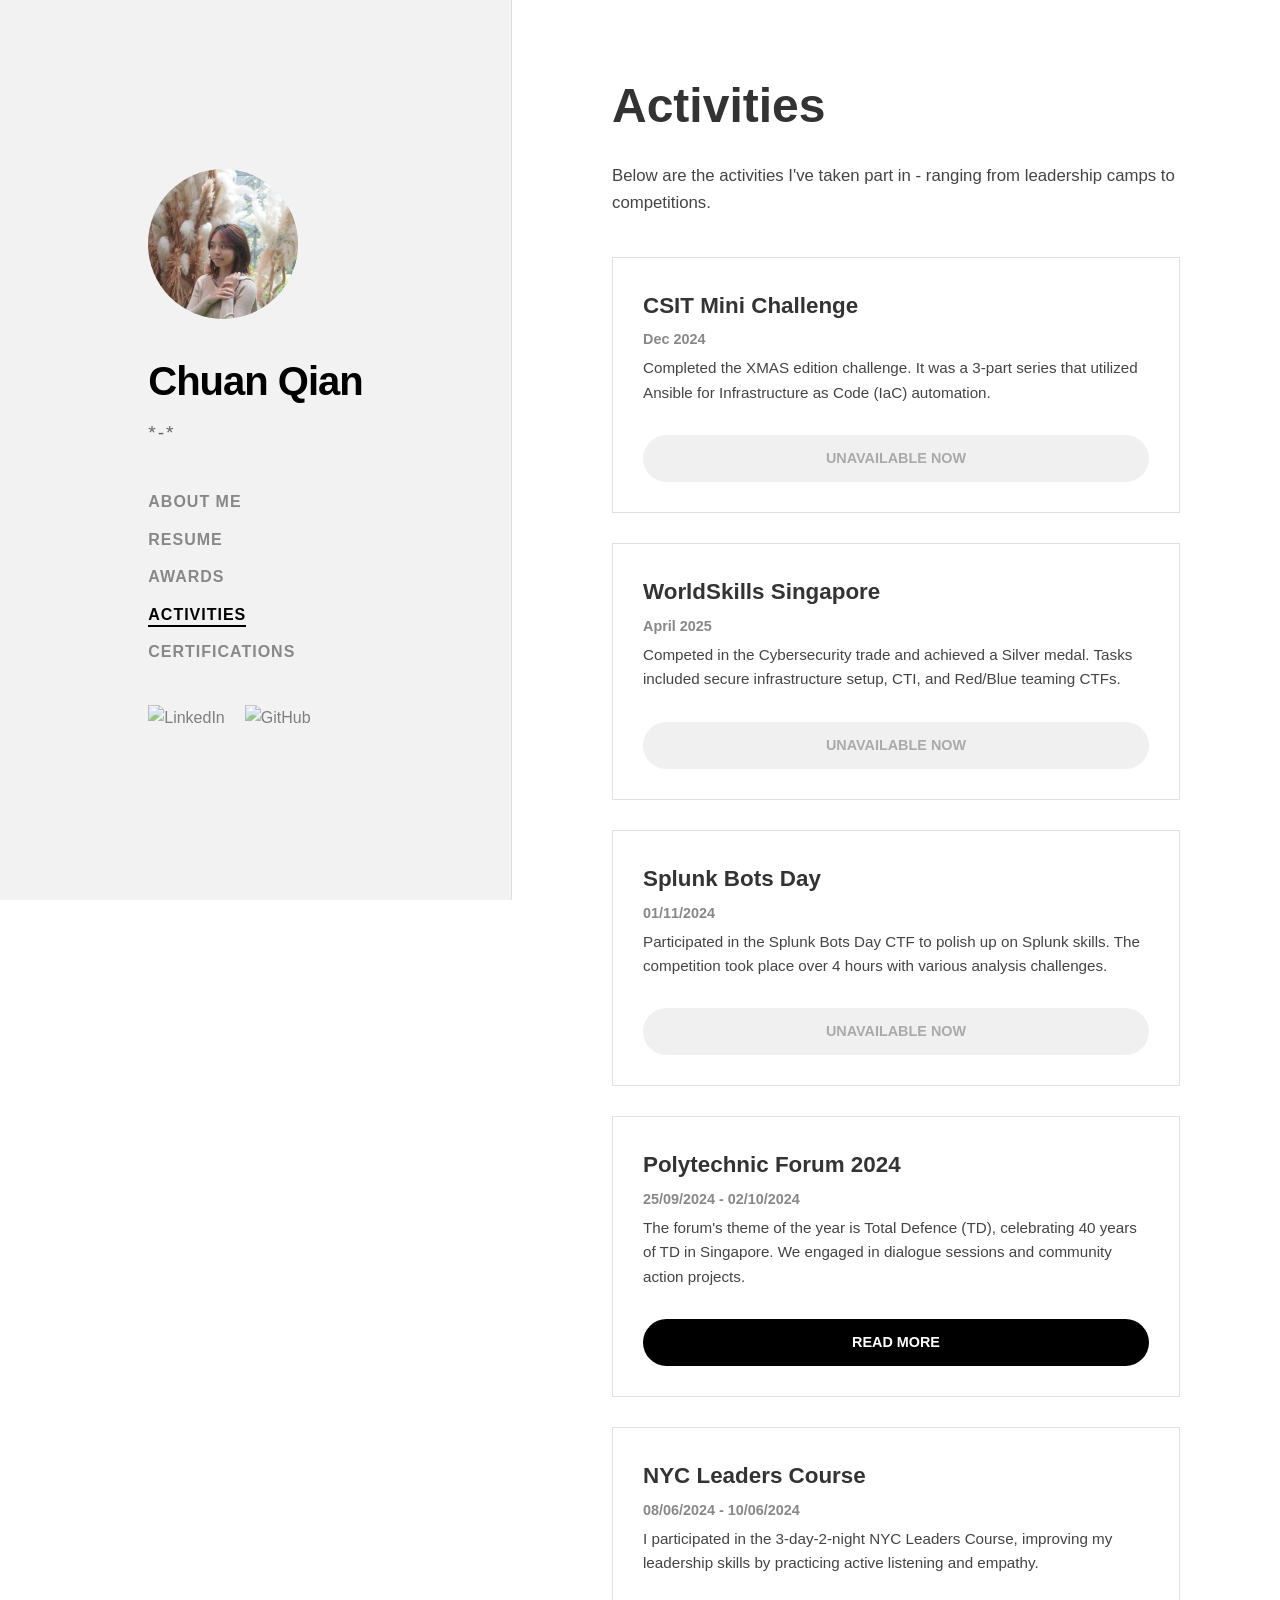
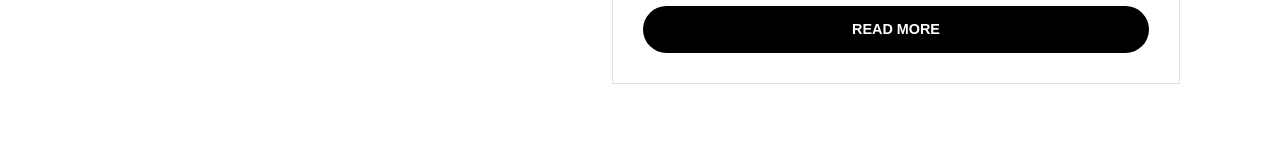
==== activities.html @ bfffd384 "updated urls" ====
<!DOCTYPE html>
<html lang="en">
<head>
    <meta charset="UTF-8">
    <meta name="viewport" content="width=device-width, initial-scale=1.0">
    <title>Activities | Dossier</title>
    <link rel="stylesheet" href="src/css/styles.css">
    <script src="src/script.js"></script>
</head>
<body>

    <div class="sidebar">
        <div class="profile-container">
            <img src="assets/linkedin.jpg" class="profile-pic">
            
            <h1 class="profile-name">Chuan Qian</h1>
            <span class="profile-title">*-*</span>

            <ul class="nav-menu">
                <li><a href="index">ABOUT ME</a></li>
                <li><a href="resume">RESUME</a></li>
                <li><a href="awards">AWARDS</a></li>
                <li><a href="activities" class="active">ACTIVITIES</a></li>
                <li><a href="certifications">CERTIFICATIONS</a></li>
            </ul>

            <div class="social-icons">
                <a href="https://www.linkedin.com/in/chuan-qian-t-129147273/" target="_blank">
                    <img src="https://cdn-icons-png.flaticon.com/512/174/174857.png" alt="LinkedIn">
                </a>
                <a href="https://github.com/zugzwanggggggg" target="_blank">
                    <img src="https://cdn-icons-png.flaticon.com/512/25/25231.png" alt="GitHub">
                </a>
            </div>
        </div>
    </div>

    <div class="main-content">
        <h1>Activities</h1>
        <p>Below are the activities I've taken part in - ranging from leadership camps to competitions.</p>

        <div class="cert-grid">

            <div class="cert-card">
                <h3>CSIT Mini Challenge</h3>
                <span class="date">Dec 2024</span>
                <p>
                    Completed the XMAS edition challenge. It was a 3-part series that utilized Ansible for 
                    Infrastructure as Code (IaC) automation.
                </p>
                <a href="#" class="btn disabled">UNAVAILABLE NOW</a>
            </div>

            <div class="cert-card">
                <h3>WorldSkills Singapore</h3>
                <span class="date">April 2025</span>
                <p>
                    Competed in the Cybersecurity trade and achieved a Silver medal. 
                    Tasks included secure infrastructure setup, CTI, and Red/Blue teaming CTFs.
                </p>
                <a href="#" class="btn disabled">UNAVAILABLE NOW</a>
            </div>

            <div class="cert-card">
                <h3>Splunk Bots Day</h3>
                <span class="date">01/11/2024</span>
                <p>
                    Participated in the Splunk Bots Day CTF to polish up on Splunk skills. 
                    The competition took place over 4 hours with various analysis challenges.
                </p>
                <a href="#" class="btn disabled">UNAVAILABLE NOW</a>
            </div>

            <div class="cert-card">
                <h3>Polytechnic Forum 2024</h3>
                <span class="date">25/09/2024 - 02/10/2024</span>
                <p>
                    The forum's theme of the year is Total Defence (TD), celebrating 40 years of TD in Singapore. 
                    We engaged in dialogue sessions and community action projects.
                </p>
                <a href="activities/poly-forum" class="btn">READ MORE</a>
            </div>

            <div class="cert-card">
                <h3>NYC Leaders Course</h3>
                <span class="date">08/06/2024 - 10/06/2024</span>
                <p>
                    I participated in the 3-day-2-night NYC Leaders Course, improving my leadership skills 
                    by practicing active listening and empathy.
                </p>
                <a href="activities/nyc-leaders" class="btn">READ MORE</a>
            </div>

        </div>
    </div>
</body>
</html>
---- src/css/styles.css ----
* {
    box-sizing: border-box;
    margin: 0;
    padding: 0;
}

body {
    font-family: 'Lucida Sans', 'Lucida Sans Regular', 'Lucida Grande', 'Lucida Sans Unicode', Geneva, Verdana, sans-serif;
    color: #333;
    line-height: 1.6;
    display: flex;
    min-height: 100vh;
}

a {
    text-decoration: none;
    color: inherit;
    transition: color 0.2s ease;
}

.sidebar {
    width: 40%;
    background-color: #f2f2f2; 
    padding: 60px;
    position: fixed;
    height: 100vh;
    display: flex;
    flex-direction: column;
    justify-content: center; 
    border-right: 1px solid #e0e0e0;
}

.profile-container {
    max-width: 400px;
    margin: 0 auto;
    text-align: left;
}

.profile-pic {
    width: 150px;
    height: 150px;
    border-radius: 50%;
    object-fit: cover;
    background-color: #ddd;
    margin-bottom: 30px;
    display: block;
}

.profile-name {
    font-size: 2.5rem;
    font-weight: 800;
    letter-spacing: -1px;
    margin-bottom: 5px;
    color: #000;
}

.profile-title {
    font-size: 1.2rem;
    color: #666;
    letter-spacing: 2px;
    margin-bottom: 40px;
    text-transform: uppercase;
    display: block;
    font-weight: 300;
}

.nav-menu {
    list-style: none;
    margin-bottom: 40px;
}

.nav-menu li {
    margin-bottom: 12px;
}

.nav-menu a {
    font-size: 1rem;
    font-weight: 600;
    color: #888;
    text-transform: uppercase;
    letter-spacing: 1px;
}

.nav-menu a:hover, .nav-menu a.active {
    color: #000;
    border-bottom: 2px solid #000;
    padding-bottom: 2px;
}

.social-icons {
    display: flex;
    gap: 20px;
}

.social-icons img {
    width: 24px;
    height: 24px;
    opacity: 0.6;
    transition: opacity 0.3s;
}

.social-icons img:hover {
    opacity: 1;
}

.main-content {
    margin-left: 40%; 
    width: 60%;
    padding: 80px 100px;
    background-color: #fff;
    min-height: 100vh;
}

.main-content h1 {
    font-size: 3rem;
    font-weight: 800;
    margin-bottom: 30px;
    line-height: 1.1;
}

.main-content h2 {
    font-size: 1.5rem;
    font-weight: 700;
    margin-top: 50px;
    margin-bottom: 20px;
    padding-bottom: 10px;
    border-bottom: 4px solid #f2f2f2;
    display: inline-block;
}

.main-content h3 {
    font-size: 1.2rem;
    font-weight: 600;
    margin-bottom: 5px;
}

.main-content p {
    font-size: 1.05rem;
    color: #444;
    margin-bottom: 25px;
    max-width: 700px;
}

.main-content ul {
    list-style: none;
    margin-bottom: 20px;
}

.main-content ul li {
    margin-bottom: 10px;
    padding-left: 15px;
    border-left: 3px solid #ddd;
}

.btn-group {
    margin: 30px 0;
}

.btn {
    display: inline-block;
    padding: 12px 30px;
    background-color: #000;
    color: #fff;
    font-weight: bold;
    font-size: 0.9rem;
    margin-right: 15px;
    border-radius: 30px; 
}

.btn:hover {
    background-color: #444;
}

.date {
    font-size: 0.9rem;
    color: #888;
    font-weight: 600;
    margin-bottom: 5px;
    display: block;
}

@media (max-width: 900px) {
    body {
        flex-direction: column;
    }
    .sidebar {
        width: 100%;
        height: auto;
        position: relative;
        padding: 40px 20px;
        text-align: center;
    }
    .profile-container {
        text-align: center;
    }
    .profile-pic {
        margin: 0 auto 20px auto;
    }
    .social-icons {
        justify-content: center;
    }
    .main-content {
        margin-left: 0;
        width: 100%;
        padding: 40px 20px;
    }
}


.cert-grid {
    display: grid;
    grid-template-columns: repeat(auto-fit, minmax(300px, 1fr));
    gap: 30px;
    margin-top: 40px;
}

.cert-card {
    background-color: #fff;
    border: 1px solid #e0e0e0;
    padding: 30px;
    display: flex;
    flex-direction: column;
    transition: all 0.3s ease;
    height: 100%; 
}

.cert-card:hover {
    transform: translateY(-5px);
    box-shadow: 0 10px 30px rgba(0,0,0,0.08);
    border-color: #000;
}

.cert-card h3 {
    margin-top: 0;
    font-size: 1.4rem;
    margin-bottom: 5px;
}

.issuer {
    font-size: 0.9rem;
    color: #888;
    text-transform: uppercase;
    letter-spacing: 1px;
    margin-bottom: 20px;
    display: block;
    font-weight: 700;
}

.cert-card p {
    font-size: 0.95rem;
    flex-grow: 1;
    margin-bottom: 30px;
    line-height: 1.6;
}

.cert-card .btn {
    text-align: center;
    margin-right: 0;
    display: block;
}

.btn.disabled {
    background-color: #f0f0f0; 
    color: #aaa; 
    border-color: #f0f0f0;
    cursor: not-allowed;   
    pointer-events: none;  
}



.main-content {
    opacity: 0; 
    transform: translateY(30px);
    transition: opacity 0.8s ease-out, transform 0.8s ease-out;
}

.main-content.visible {
    opacity: 1; 
    transform: translateY(0);
}

.sidebar {
    opacity: 1;
    transition: opacity 1s ease;
}

.sidebar.visible {
    opacity: 1;
}
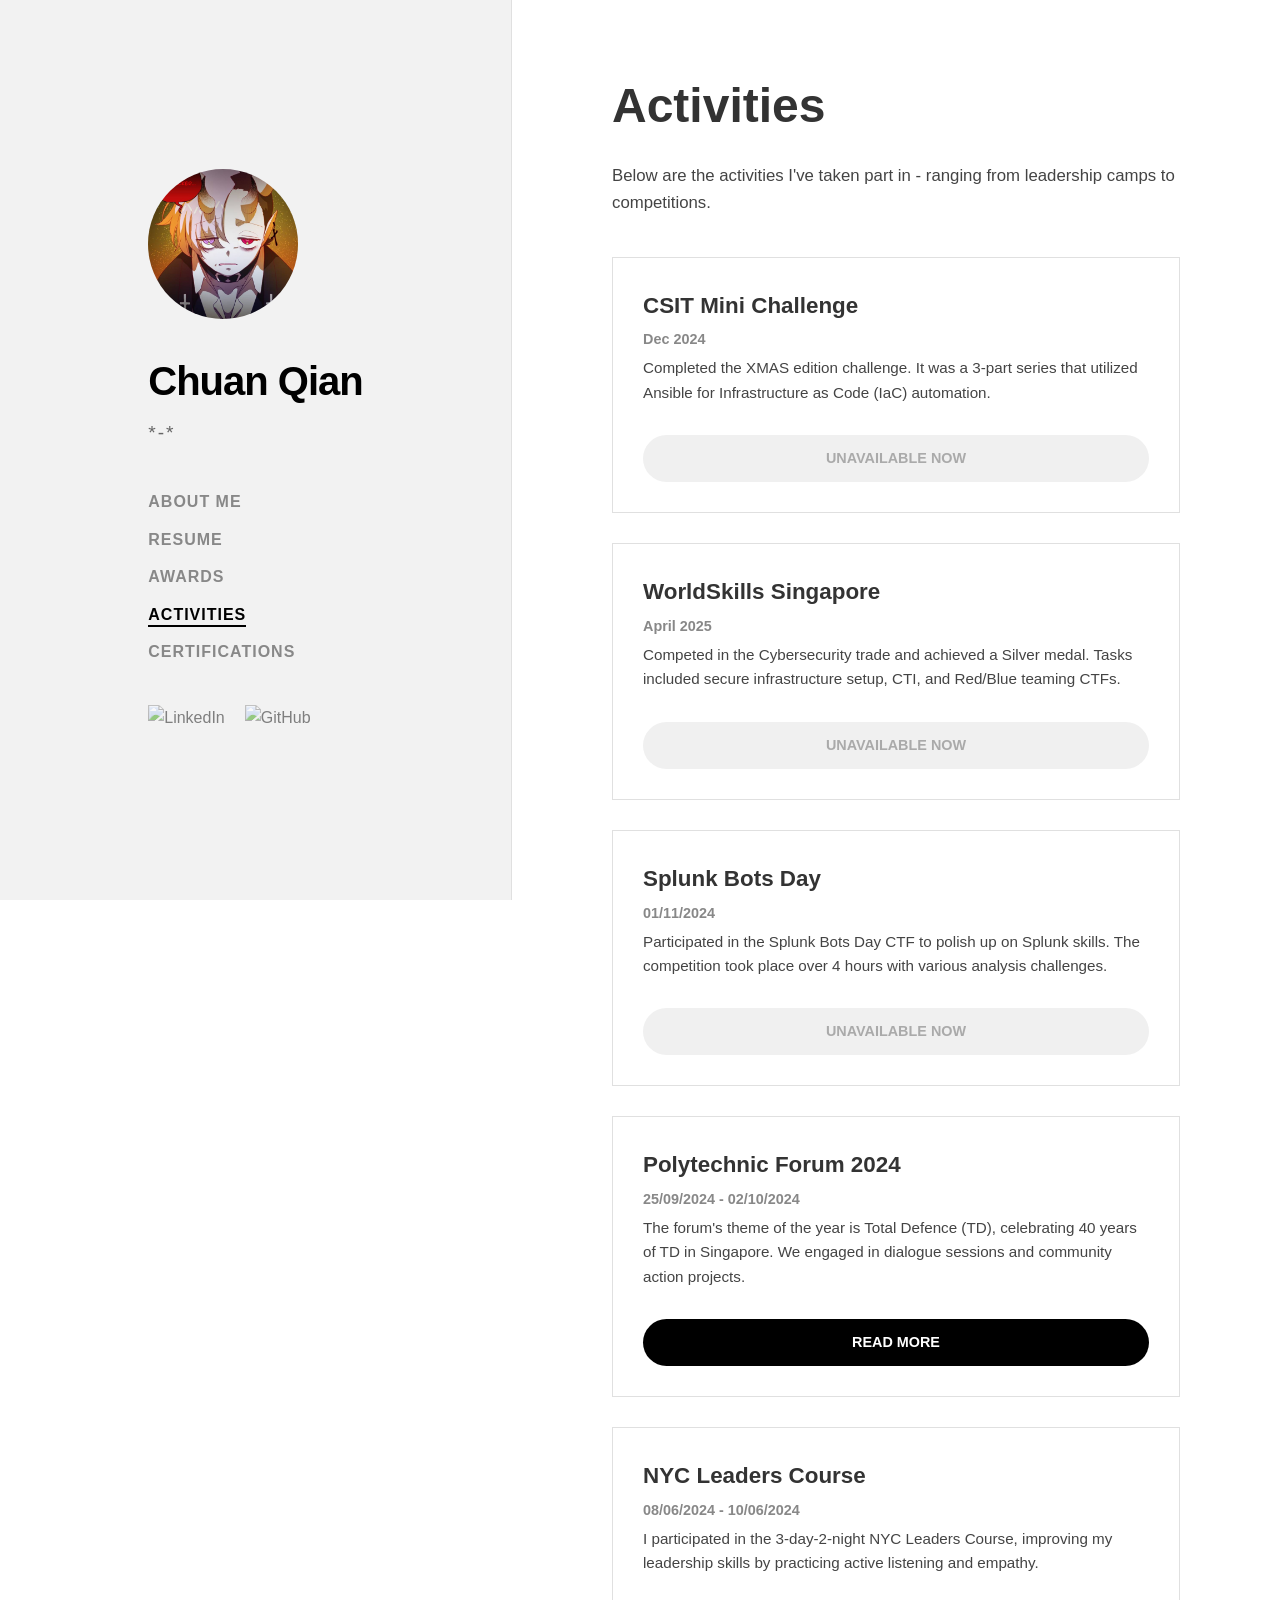
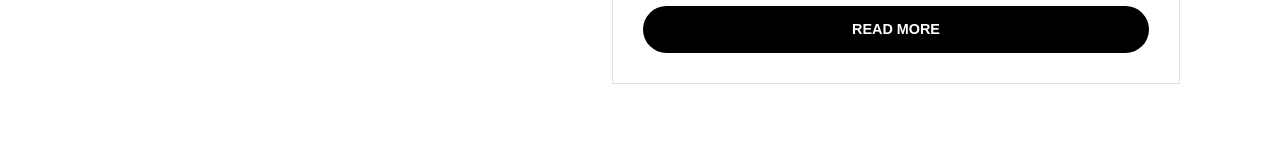
==== commit 203821d6: "updated pic" ====
--- a/activities.html
+++ b/activities.html
@@ -11,13 +11,13 @@
 
     <div class="sidebar">
         <div class="profile-container">
-            <img src="assets/linkedin.jpg" class="profile-pic">
+            <img src="assets/dante.jpg" class="profile-pic">
             
             <h1 class="profile-name">Chuan Qian</h1>
             <span class="profile-title">*-*</span>
 
             <ul class="nav-menu">
-                <li><a href="index">ABOUT ME</a></li>
+                <li><a href="https://zugzwanggggggg.github.io">ABOUT ME</a></li>
                 <li><a href="resume">RESUME</a></li>
                 <li><a href="awards">AWARDS</a></li>
                 <li><a href="activities" class="active">ACTIVITIES</a></li>
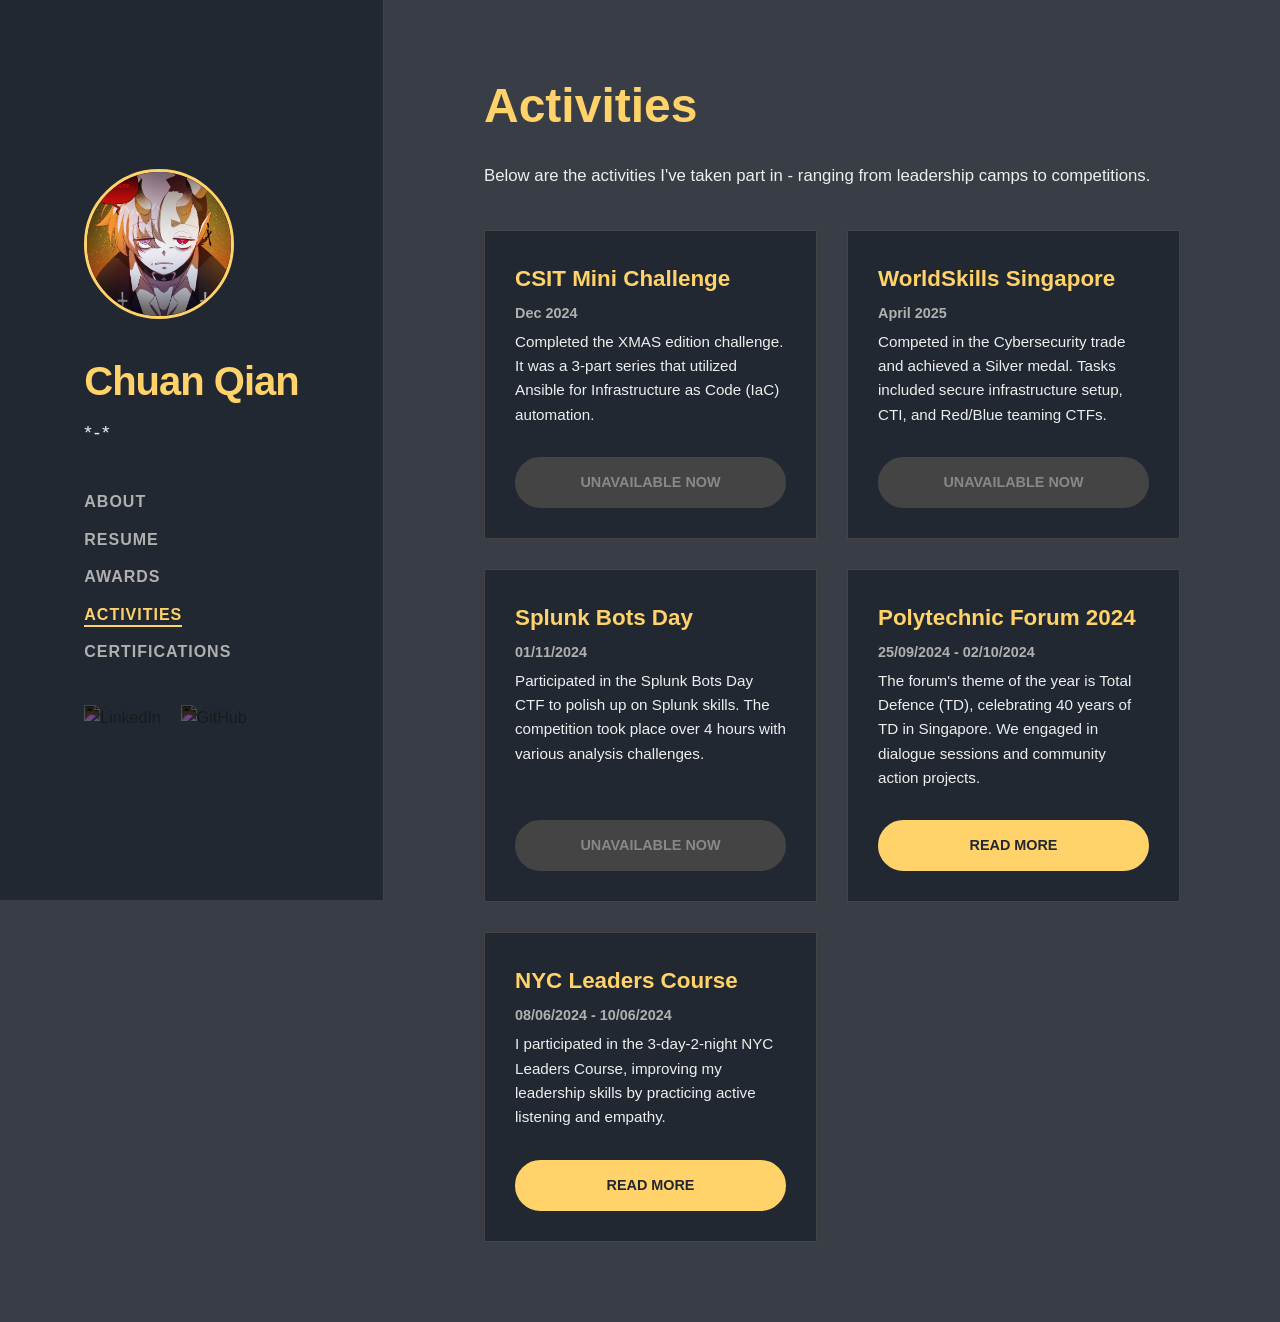
==== commit d5ae2500: "css update" ====
--- a/activities.html
+++ b/activities.html
@@ -17,7 +17,7 @@
             <span class="profile-title">*-*</span>
 
             <ul class="nav-menu">
-                <li><a href="https://zugzwanggggggg.github.io">ABOUT ME</a></li>
+                <li><a href="https://zugzwanggggggg.github.io">ABOUT</a></li>
                 <li><a href="resume">RESUME</a></li>
                 <li><a href="awards">AWARDS</a></li>
                 <li><a href="activities" class="active">ACTIVITIES</a></li>
--- a/src/css/styles.css
+++ b/src/css/styles.css
@@ -1,12 +1,23 @@
+/* GLOBAL RESET */
 * {
     box-sizing: border-box;
     margin: 0;
     padding: 0;
 }
 
+/* Color Variables for easy updates */
+:root {
+    --bg-darkest: #222831;   /* Sidebar & Cards */
+    --bg-dark: #393E46;      /* Main Background */
+    --accent: #FFD369;       /* Gold (Buttons/Links) */
+    --text-main: #EEEEEE;    /* White Text */
+    --text-muted: #B0B0B0;   /* Grey Text */
+}
+
 body {
     font-family: 'Lucida Sans', 'Lucida Sans Regular', 'Lucida Grande', 'Lucida Sans Unicode', Geneva, Verdana, sans-serif;
-    color: #333;
+    color: var(--text-main);
+    background-color: var(--bg-dark); /* Dark Grey Background */
     line-height: 1.6;
     display: flex;
     min-height: 100vh;
@@ -15,19 +26,21 @@
 a {
     text-decoration: none;
     color: inherit;
-    transition: color 0.2s ease;
-}
-
+    transition: all 0.2s ease;
+}
+
+/* --- SIDEBAR (Left - 30%) --- */
 .sidebar {
-    width: 40%;
-    background-color: #f2f2f2; 
+    width: 30%; /* CHANGED: Smaller width */
+    background-color: var(--bg-darkest); /* Darkest Grey */
     padding: 60px;
     position: fixed;
     height: 100vh;
     display: flex;
     flex-direction: column;
-    justify-content: center; 
-    border-right: 1px solid #e0e0e0;
+    justify-content: center;
+    border-right: 1px solid #444; /* Dark border */
+    z-index: 10;
 }
 
 .profile-container {
@@ -41,7 +54,8 @@
     height: 150px;
     border-radius: 50%;
     object-fit: cover;
-    background-color: #ddd;
+    background-color: #444;
+    border: 3px solid var(--accent); /* Gold border pop */
     margin-bottom: 30px;
     display: block;
 }
@@ -51,12 +65,12 @@
     font-weight: 800;
     letter-spacing: -1px;
     margin-bottom: 5px;
-    color: #000;
+    color: var(--accent); /* Gold Name */
 }
 
 .profile-title {
     font-size: 1.2rem;
-    color: #666;
+    color: var(--text-main);
     letter-spacing: 2px;
     margin-bottom: 40px;
     text-transform: uppercase;
@@ -64,6 +78,7 @@
     font-weight: 300;
 }
 
+/* Navigation */
 .nav-menu {
     list-style: none;
     margin-bottom: 40px;
@@ -76,17 +91,18 @@
 .nav-menu a {
     font-size: 1rem;
     font-weight: 600;
-    color: #888;
+    color: var(--text-muted); /* Muted text */
     text-transform: uppercase;
     letter-spacing: 1px;
 }
 
 .nav-menu a:hover, .nav-menu a.active {
-    color: #000;
-    border-bottom: 2px solid #000;
+    color: var(--accent); /* Gold on hover */
+    border-bottom: 2px solid var(--accent);
     padding-bottom: 2px;
 }
 
+/* Social Icons */
 .social-icons {
     display: flex;
     gap: 20px;
@@ -97,25 +113,29 @@
     height: 24px;
     opacity: 0.6;
     transition: opacity 0.3s;
+    filter: invert(1); /* Inverts black icons to white for dark mode */
 }
 
 .social-icons img:hover {
     opacity: 1;
 }
 
+/* --- MAIN CONTENT (Right - 70%) --- */
 .main-content {
-    margin-left: 40%; 
-    width: 60%;
+    margin-left: 30%; /* CHANGED: Matches sidebar width */
+    width: 70%;       /* CHANGED: Wider content area */
     padding: 80px 100px;
-    background-color: #fff;
+    background-color: var(--bg-dark); /* Dark Grey */
     min-height: 100vh;
 }
 
+/* Content Typography */
 .main-content h1 {
     font-size: 3rem;
     font-weight: 800;
     margin-bottom: 30px;
     line-height: 1.1;
+    color: var(--accent); /* Gold Headings */
 }
 
 .main-content h2 {
@@ -124,21 +144,23 @@
     margin-top: 50px;
     margin-bottom: 20px;
     padding-bottom: 10px;
-    border-bottom: 4px solid #f2f2f2;
+    border-bottom: 4px solid var(--bg-darkest);
     display: inline-block;
+    color: var(--text-main);
 }
 
 .main-content h3 {
     font-size: 1.2rem;
     font-weight: 600;
     margin-bottom: 5px;
+    color: var(--accent);
 }
 
 .main-content p {
     font-size: 1.05rem;
-    color: #444;
+    color: var(--text-main);
     margin-bottom: 25px;
-    max-width: 700px;
+    max-width: 800px;
 }
 
 .main-content ul {
@@ -149,9 +171,11 @@
 .main-content ul li {
     margin-bottom: 10px;
     padding-left: 15px;
-    border-left: 3px solid #ddd;
-}
-
+    border-left: 3px solid var(--accent); /* Gold accent line */
+    color: var(--text-main);
+}
+
+/* Buttons */
 .btn-group {
     margin: 30px 0;
 }
@@ -159,26 +183,108 @@
 .btn {
     display: inline-block;
     padding: 12px 30px;
-    background-color: #000;
-    color: #fff;
+    background-color: var(--accent); /* Gold Button */
+    color: var(--bg-darkest);        /* Dark Text */
     font-weight: bold;
     font-size: 0.9rem;
     margin-right: 15px;
     border-radius: 30px; 
+    border: 2px solid var(--accent);
 }
 
 .btn:hover {
-    background-color: #444;
+    background-color: transparent;
+    color: var(--accent); /* Outline effect on hover */
+}
+
+.btn.disabled {
+    background-color: #444; 
+    color: #888; 
+    border-color: #444;
+    cursor: not-allowed;   
+    pointer-events: none;  
 }
 
 .date {
     font-size: 0.9rem;
-    color: #888;
+    color: var(--text-muted);
     font-weight: 600;
     margin-bottom: 5px;
     display: block;
 }
 
+/* --- CARDS (Dark Theme) --- */
+.cert-grid {
+    display: grid;
+    grid-template-columns: repeat(auto-fit, minmax(300px, 1fr));
+    gap: 30px;
+    margin-top: 40px;
+}
+
+.cert-card {
+    background-color: var(--bg-darkest); /* Darkest Grey Card */
+    border: 1px solid #444;
+    padding: 30px;
+    display: flex;
+    flex-direction: column;
+    transition: all 0.3s ease;
+    height: 100%; 
+}
+
+.cert-card:hover {
+    transform: translateY(-5px);
+    border-color: var(--accent); /* Gold border on hover */
+    box-shadow: 0 10px 30px rgba(0,0,0,0.5);
+}
+
+.cert-card h3 {
+    margin-top: 0;
+    font-size: 1.4rem;
+    margin-bottom: 5px;
+    color: var(--accent);
+}
+
+.issuer {
+    font-size: 0.9rem;
+    color: var(--text-muted);
+    text-transform: uppercase;
+    letter-spacing: 1px;
+    margin-bottom: 20px;
+    display: block;
+    font-weight: 700;
+}
+
+.cert-card p {
+    font-size: 0.95rem;
+    color: var(--text-main);
+    flex-grow: 1;
+    margin-bottom: 30px;
+    line-height: 1.6;
+}
+
+.cert-card .btn {
+    text-align: center;
+    margin-right: 0;
+    display: block;
+}
+
+/* --- ANIMATION --- */
+.main-content {
+    opacity: 0; 
+    transform: translateY(30px);
+    transition: opacity 0.8s ease-out, transform 0.8s ease-out;
+}
+
+.main-content.visible {
+    opacity: 1; 
+    transform: translateY(0);
+}
+
+.sidebar {
+    opacity: 1;
+}
+
+/* --- MOBILE RESPONSIVE --- */
 @media (max-width: 900px) {
     body {
         flex-direction: column;
@@ -189,6 +295,8 @@
         position: relative;
         padding: 40px 20px;
         text-align: center;
+        border-right: none;
+        border-bottom: 1px solid #444;
     }
     .profile-container {
         text-align: center;
@@ -204,87 +312,4 @@
         width: 100%;
         padding: 40px 20px;
     }
-}
-
-
-.cert-grid {
-    display: grid;
-    grid-template-columns: repeat(auto-fit, minmax(300px, 1fr));
-    gap: 30px;
-    margin-top: 40px;
-}
-
-.cert-card {
-    background-color: #fff;
-    border: 1px solid #e0e0e0;
-    padding: 30px;
-    display: flex;
-    flex-direction: column;
-    transition: all 0.3s ease;
-    height: 100%; 
-}
-
-.cert-card:hover {
-    transform: translateY(-5px);
-    box-shadow: 0 10px 30px rgba(0,0,0,0.08);
-    border-color: #000;
-}
-
-.cert-card h3 {
-    margin-top: 0;
-    font-size: 1.4rem;
-    margin-bottom: 5px;
-}
-
-.issuer {
-    font-size: 0.9rem;
-    color: #888;
-    text-transform: uppercase;
-    letter-spacing: 1px;
-    margin-bottom: 20px;
-    display: block;
-    font-weight: 700;
-}
-
-.cert-card p {
-    font-size: 0.95rem;
-    flex-grow: 1;
-    margin-bottom: 30px;
-    line-height: 1.6;
-}
-
-.cert-card .btn {
-    text-align: center;
-    margin-right: 0;
-    display: block;
-}
-
-.btn.disabled {
-    background-color: #f0f0f0; 
-    color: #aaa; 
-    border-color: #f0f0f0;
-    cursor: not-allowed;   
-    pointer-events: none;  
-}
-
-
-
-.main-content {
-    opacity: 0; 
-    transform: translateY(30px);
-    transition: opacity 0.8s ease-out, transform 0.8s ease-out;
-}
-
-.main-content.visible {
-    opacity: 1; 
-    transform: translateY(0);
-}
-
-.sidebar {
-    opacity: 1;
-    transition: opacity 1s ease;
-}
-
-.sidebar.visible {
-    opacity: 1;
 }
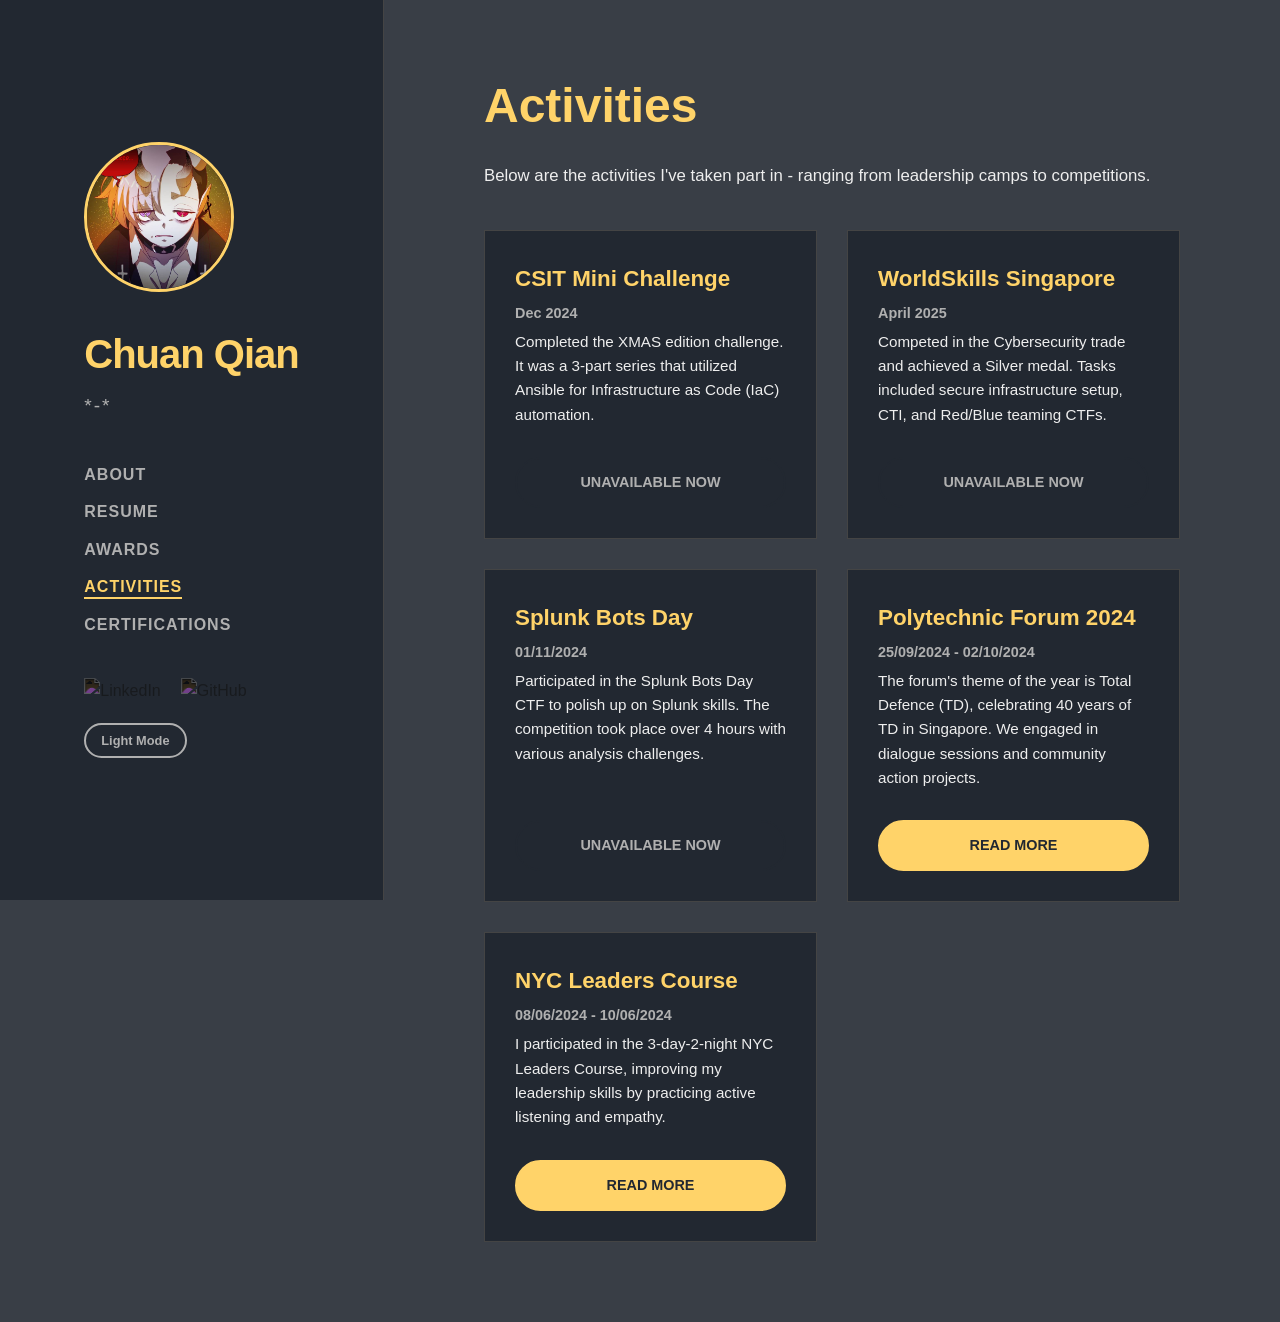
==== commit 9d2f3be3: "themes" ====
--- a/activities.html
+++ b/activities.html
@@ -32,6 +32,7 @@
                     <img src="https://cdn-icons-png.flaticon.com/512/25/25231.png" alt="GitHub">
                 </a>
             </div>
+            <button id="theme-toggle" class="theme-btn">Light Mode</button>
         </div>
     </div>
 
--- a/src/css/styles.css
+++ b/src/css/styles.css
@@ -1,3 +1,35 @@
+/* GLOBAL VARIABLES (Default = DARK MODE) */
+:root {
+    /* DARK PALETTE: #222831, #393E46, #FFD369, #EEEEEE */
+    --bg-main: #393E46;      /* Dark Grey Background */
+    --bg-sidebar: #222831;   /* Darkest Grey Sidebar */
+    --text-primary: #EEEEEE; /* White Text */
+    --text-secondary: #B0B0B0; /* Muted Grey Text */
+    --text-heading: #FFD369; /* Gold Headings */
+    --border-color: #444;
+    --accent: #FFD369;       /* Gold Buttons/Links */
+    --accent-text: #222831;  /* Dark Text on Gold Button */
+    --card-bg: #222831;
+    --card-hover-border: #FFD369;
+    --icon-filter: invert(1); /* Makes black icons white */
+}
+
+/* LIGHT MODE OVERRIDES (Triggered by .light-mode class) */
+body.light-mode {
+    /* ORIGINAL CONCRETE PALETTE */
+    --bg-main: #fff;         /* Pure White */
+    --bg-sidebar: #f2f2f2;   /* Light Grey Sidebar */
+    --text-primary: #333;    /* Dark Grey Text */
+    --text-secondary: #666;  /* Medium Grey Text */
+    --text-heading: #000;    /* Black Headings */
+    --border-color: #e0e0e0;
+    --accent: #000;          /* Black Buttons */
+    --accent-text: #fff;     /* White Text on Black Button */
+    --card-bg: #fff;
+    --card-hover-border: #000;
+    --icon-filter: none;     /* Standard black icons */
+}
+
 /* GLOBAL RESET */
 * {
     box-sizing: border-box;
@@ -5,42 +37,34 @@
     padding: 0;
 }
 
-/* Color Variables for easy updates */
-:root {
-    --bg-darkest: #222831;   /* Sidebar & Cards */
-    --bg-dark: #393E46;      /* Main Background */
-    --accent: #FFD369;       /* Gold (Buttons/Links) */
-    --text-main: #EEEEEE;    /* White Text */
-    --text-muted: #B0B0B0;   /* Grey Text */
-}
-
 body {
     font-family: 'Lucida Sans', 'Lucida Sans Regular', 'Lucida Grande', 'Lucida Sans Unicode', Geneva, Verdana, sans-serif;
-    color: var(--text-main);
-    background-color: var(--bg-dark); /* Dark Grey Background */
+    background-color: var(--bg-main);
+    color: var(--text-primary);
     line-height: 1.6;
     display: flex;
     min-height: 100vh;
+    transition: background-color 0.3s ease, color 0.3s ease;
 }
 
 a {
     text-decoration: none;
     color: inherit;
-    transition: all 0.2s ease;
+    transition: color 0.2s ease;
 }
 
 /* --- SIDEBAR (Left - 30%) --- */
 .sidebar {
-    width: 30%; /* CHANGED: Smaller width */
-    background-color: var(--bg-darkest); /* Darkest Grey */
+    width: 30%;
+    background-color: var(--bg-sidebar);
     padding: 60px;
     position: fixed;
     height: 100vh;
     display: flex;
     flex-direction: column;
-    justify-content: center;
-    border-right: 1px solid #444; /* Dark border */
-    z-index: 10;
+    justify-content: center; 
+    border-right: 1px solid var(--border-color);
+    transition: background-color 0.3s ease;
 }
 
 .profile-container {
@@ -54,10 +78,10 @@
     height: 150px;
     border-radius: 50%;
     object-fit: cover;
-    background-color: #444;
-    border: 3px solid var(--accent); /* Gold border pop */
+    background-color: #ddd;
     margin-bottom: 30px;
     display: block;
+    border: 3px solid var(--accent);
 }
 
 .profile-name {
@@ -65,12 +89,12 @@
     font-weight: 800;
     letter-spacing: -1px;
     margin-bottom: 5px;
-    color: var(--accent); /* Gold Name */
+    color: var(--text-heading);
 }
 
 .profile-title {
     font-size: 1.2rem;
-    color: var(--text-main);
+    color: var(--text-secondary);
     letter-spacing: 2px;
     margin-bottom: 40px;
     text-transform: uppercase;
@@ -91,13 +115,13 @@
 .nav-menu a {
     font-size: 1rem;
     font-weight: 600;
-    color: var(--text-muted); /* Muted text */
+    color: var(--text-secondary);
     text-transform: uppercase;
     letter-spacing: 1px;
 }
 
 .nav-menu a:hover, .nav-menu a.active {
-    color: var(--accent); /* Gold on hover */
+    color: var(--accent);
     border-bottom: 2px solid var(--accent);
     padding-bottom: 2px;
 }
@@ -106,6 +130,7 @@
 .social-icons {
     display: flex;
     gap: 20px;
+    margin-bottom: 20px;
 }
 
 .social-icons img {
@@ -113,29 +138,48 @@
     height: 24px;
     opacity: 0.6;
     transition: opacity 0.3s;
-    filter: invert(1); /* Inverts black icons to white for dark mode */
+    filter: var(--icon-filter);
 }
 
 .social-icons img:hover {
     opacity: 1;
 }
 
+/* THEME TOGGLE BUTTON */
+.theme-btn {
+    background: transparent;
+    border: 2px solid var(--text-secondary);
+    color: var(--text-secondary);
+    padding: 8px 15px;
+    border-radius: 20px;
+    cursor: pointer;
+    font-weight: bold;
+    font-size: 0.8rem;
+    transition: all 0.3s ease;
+    width: fit-content;
+}
+
+.theme-btn:hover {
+    border-color: var(--accent);
+    color: var(--accent);
+}
+
 /* --- MAIN CONTENT (Right - 70%) --- */
 .main-content {
-    margin-left: 30%; /* CHANGED: Matches sidebar width */
-    width: 70%;       /* CHANGED: Wider content area */
+    margin-left: 30%;
+    width: 70%;
     padding: 80px 100px;
-    background-color: var(--bg-dark); /* Dark Grey */
+    background-color: var(--bg-main);
     min-height: 100vh;
-}
-
-/* Content Typography */
+    transition: background-color 0.3s ease;
+}
+
 .main-content h1 {
     font-size: 3rem;
     font-weight: 800;
     margin-bottom: 30px;
     line-height: 1.1;
-    color: var(--accent); /* Gold Headings */
+    color: var(--text-heading);
 }
 
 .main-content h2 {
@@ -144,9 +188,9 @@
     margin-top: 50px;
     margin-bottom: 20px;
     padding-bottom: 10px;
-    border-bottom: 4px solid var(--bg-darkest);
+    border-bottom: 4px solid var(--bg-sidebar);
     display: inline-block;
-    color: var(--text-main);
+    color: var(--text-heading);
 }
 
 .main-content h3 {
@@ -158,9 +202,9 @@
 
 .main-content p {
     font-size: 1.05rem;
-    color: var(--text-main);
+    color: var(--text-primary);
     margin-bottom: 25px;
-    max-width: 800px;
+    max-width: 700px;
 }
 
 .main-content ul {
@@ -171,11 +215,9 @@
 .main-content ul li {
     margin-bottom: 10px;
     padding-left: 15px;
-    border-left: 3px solid var(--accent); /* Gold accent line */
-    color: var(--text-main);
-}
-
-/* Buttons */
+    border-left: 3px solid var(--accent);
+}
+
 .btn-group {
     margin: 30px 0;
 }
@@ -183,8 +225,8 @@
 .btn {
     display: inline-block;
     padding: 12px 30px;
-    background-color: var(--accent); /* Gold Button */
-    color: var(--bg-darkest);        /* Dark Text */
+    background-color: var(--accent);
+    color: var(--accent-text);
     font-weight: bold;
     font-size: 0.9rem;
     margin-right: 15px;
@@ -194,26 +236,25 @@
 
 .btn:hover {
     background-color: transparent;
-    color: var(--accent); /* Outline effect on hover */
+    color: var(--accent);
 }
 
 .btn.disabled {
-    background-color: #444; 
-    color: #888; 
-    border-color: #444;
+    background-color: var(--bg-sidebar); 
+    color: var(--text-secondary); 
+    border-color: var(--bg-sidebar);
     cursor: not-allowed;   
     pointer-events: none;  
 }
 
 .date {
     font-size: 0.9rem;
-    color: var(--text-muted);
+    color: var(--text-secondary);
     font-weight: 600;
     margin-bottom: 5px;
     display: block;
 }
 
-/* --- CARDS (Dark Theme) --- */
 .cert-grid {
     display: grid;
     grid-template-columns: repeat(auto-fit, minmax(300px, 1fr));
@@ -222,8 +263,8 @@
 }
 
 .cert-card {
-    background-color: var(--bg-darkest); /* Darkest Grey Card */
-    border: 1px solid #444;
+    background-color: var(--card-bg);
+    border: 1px solid var(--border-color);
     padding: 30px;
     display: flex;
     flex-direction: column;
@@ -233,8 +274,8 @@
 
 .cert-card:hover {
     transform: translateY(-5px);
-    border-color: var(--accent); /* Gold border on hover */
-    box-shadow: 0 10px 30px rgba(0,0,0,0.5);
+    box-shadow: 0 10px 30px rgba(0,0,0,0.3);
+    border-color: var(--card-hover-border);
 }
 
 .cert-card h3 {
@@ -246,7 +287,7 @@
 
 .issuer {
     font-size: 0.9rem;
-    color: var(--text-muted);
+    color: var(--text-secondary);
     text-transform: uppercase;
     letter-spacing: 1px;
     margin-bottom: 20px;
@@ -256,7 +297,6 @@
 
 .cert-card p {
     font-size: 0.95rem;
-    color: var(--text-main);
     flex-grow: 1;
     margin-bottom: 30px;
     line-height: 1.6;
@@ -268,11 +308,10 @@
     display: block;
 }
 
-/* --- ANIMATION --- */
 .main-content {
     opacity: 0; 
     transform: translateY(30px);
-    transition: opacity 0.8s ease-out, transform 0.8s ease-out;
+    transition: opacity 0.8s ease-out, transform 0.8s ease-out, background-color 0.3s ease;
 }
 
 .main-content.visible {
@@ -284,7 +323,6 @@
     opacity: 1;
 }
 
-/* --- MOBILE RESPONSIVE --- */
 @media (max-width: 900px) {
     body {
         flex-direction: column;
@@ -296,10 +334,13 @@
         padding: 40px 20px;
         text-align: center;
         border-right: none;
-        border-bottom: 1px solid #444;
+        border-bottom: 1px solid var(--border-color);
     }
     .profile-container {
         text-align: center;
+        display: flex;
+        flex-direction: column;
+        align-items: center;
     }
     .profile-pic {
         margin: 0 auto 20px auto;
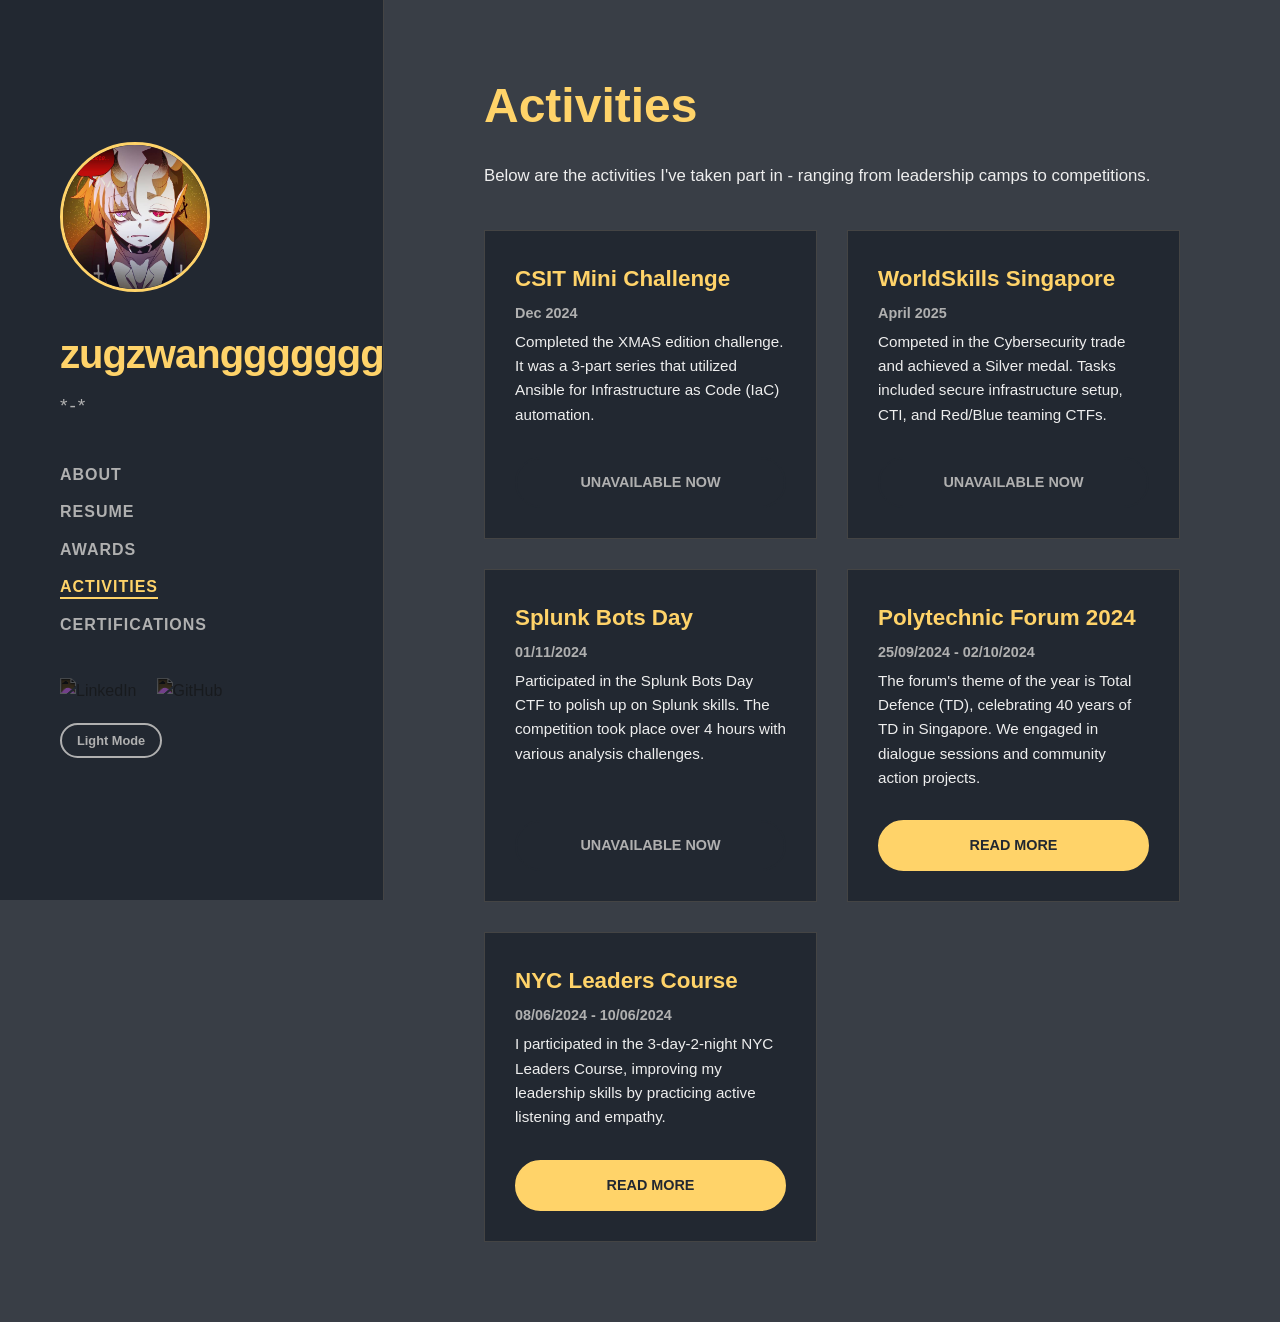
==== commit 1660eaee: "pages update" ====
--- a/activities.html
+++ b/activities.html
@@ -13,7 +13,7 @@
         <div class="profile-container">
             <img src="assets/dante.jpg" class="profile-pic">
             
-            <h1 class="profile-name">Chuan Qian</h1>
+            <h1 class="profile-name">zugzwanggggggg</h1>
             <span class="profile-title">*-*</span>
 
             <ul class="nav-menu">
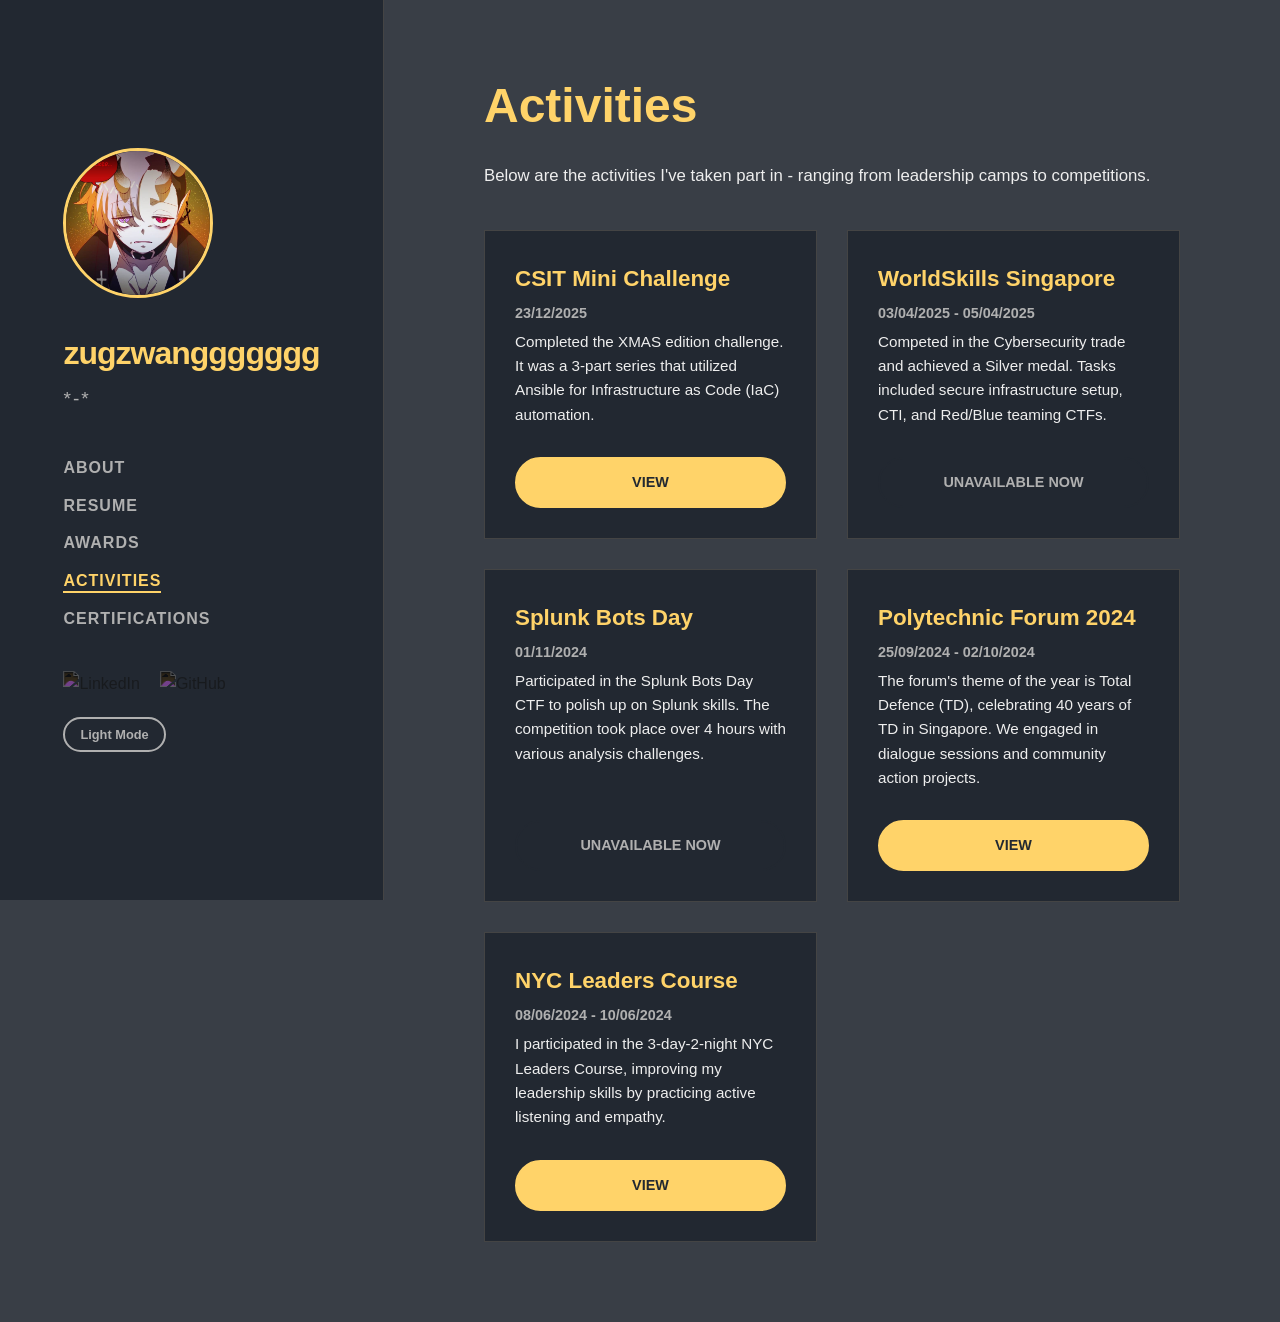
==== commit 82aad20e: "updated" ====
--- a/activities.html
+++ b/activities.html
@@ -44,17 +44,17 @@
 
             <div class="cert-card">
                 <h3>CSIT Mini Challenge</h3>
-                <span class="date">Dec 2024</span>
+                <span class="date">23/12/2025</span>
                 <p>
                     Completed the XMAS edition challenge. It was a 3-part series that utilized Ansible for 
                     Infrastructure as Code (IaC) automation.
                 </p>
-                <a href="#" class="btn disabled">UNAVAILABLE NOW</a>
+                <a href="activities/csit-mini-challenge" class="btn">VIEW</a>
             </div>
 
             <div class="cert-card">
                 <h3>WorldSkills Singapore</h3>
-                <span class="date">April 2025</span>
+                <span class="date">03/04/2025 - 05/04/2025</span>
                 <p>
                     Competed in the Cybersecurity trade and achieved a Silver medal. 
                     Tasks included secure infrastructure setup, CTI, and Red/Blue teaming CTFs.
@@ -79,7 +79,7 @@
                     The forum's theme of the year is Total Defence (TD), celebrating 40 years of TD in Singapore. 
                     We engaged in dialogue sessions and community action projects.
                 </p>
-                <a href="activities/poly-forum" class="btn">READ MORE</a>
+                <a href="activities/poly-forum" class="btn">VIEW</a>
             </div>
 
             <div class="cert-card">
@@ -89,7 +89,7 @@
                     I participated in the 3-day-2-night NYC Leaders Course, improving my leadership skills 
                     by practicing active listening and empathy.
                 </p>
-                <a href="activities/nyc-leaders" class="btn">READ MORE</a>
+                <a href="activities/nyc-leaders" class="btn">VIEW</a>
             </div>
 
         </div>
--- a/src/css/styles.css
+++ b/src/css/styles.css
@@ -1,36 +1,32 @@
-/* GLOBAL VARIABLES (Default = DARK MODE) */
 :root {
-    /* DARK PALETTE: #222831, #393E46, #FFD369, #EEEEEE */
-    --bg-main: #393E46;      /* Dark Grey Background */
-    --bg-sidebar: #222831;   /* Darkest Grey Sidebar */
-    --text-primary: #EEEEEE; /* White Text */
-    --text-secondary: #B0B0B0; /* Muted Grey Text */
-    --text-heading: #FFD369; /* Gold Headings */
+    --bg-main: #393E46; 
+    --bg-sidebar: #222831;  
+    --text-primary: #EEEEEE; 
+    --text-secondary: #B0B0B0;
+    --text-heading: #FFD369; 
     --border-color: #444;
-    --accent: #FFD369;       /* Gold Buttons/Links */
-    --accent-text: #222831;  /* Dark Text on Gold Button */
+    --accent: #FFD369;  
+    --accent-text: #222831; 
     --card-bg: #222831;
     --card-hover-border: #FFD369;
-    --icon-filter: invert(1); /* Makes black icons white */
-}
-
-/* LIGHT MODE OVERRIDES (Triggered by .light-mode class) */
+    --icon-filter: invert(1); 
+}
+
+
 body.light-mode {
-    /* ORIGINAL CONCRETE PALETTE */
-    --bg-main: #fff;         /* Pure White */
-    --bg-sidebar: #f2f2f2;   /* Light Grey Sidebar */
-    --text-primary: #333;    /* Dark Grey Text */
-    --text-secondary: #666;  /* Medium Grey Text */
-    --text-heading: #000;    /* Black Headings */
+    --bg-main: #fff;         
+    --bg-sidebar: #f2f2f2; 
+    --text-primary: #333;
+    --text-secondary: #666; 
+    --text-heading: #000; 
     --border-color: #e0e0e0;
-    --accent: #000;          /* Black Buttons */
-    --accent-text: #fff;     /* White Text on Black Button */
+    --accent: #000; 
+    --accent-text: #fff;
     --card-bg: #fff;
     --card-hover-border: #000;
-    --icon-filter: none;     /* Standard black icons */
-}
-
-/* GLOBAL RESET */
+    --icon-filter: none;
+}
+
 * {
     box-sizing: border-box;
     margin: 0;
@@ -53,7 +49,6 @@
     transition: color 0.2s ease;
 }
 
-/* --- SIDEBAR (Left - 30%) --- */
 .sidebar {
     width: 30%;
     background-color: var(--bg-sidebar);
@@ -85,7 +80,7 @@
 }
 
 .profile-name {
-    font-size: 2.5rem;
+    font-size: 2rem;
     font-weight: 800;
     letter-spacing: -1px;
     margin-bottom: 5px;
@@ -102,7 +97,6 @@
     font-weight: 300;
 }
 
-/* Navigation */
 .nav-menu {
     list-style: none;
     margin-bottom: 40px;
@@ -126,7 +120,6 @@
     padding-bottom: 2px;
 }
 
-/* Social Icons */
 .social-icons {
     display: flex;
     gap: 20px;
@@ -145,7 +138,6 @@
     opacity: 1;
 }
 
-/* THEME TOGGLE BUTTON */
 .theme-btn {
     background: transparent;
     border: 2px solid var(--text-secondary);
@@ -164,7 +156,6 @@
     color: var(--accent);
 }
 
-/* --- MAIN CONTENT (Right - 70%) --- */
 .main-content {
     margin-left: 30%;
     width: 70%;
